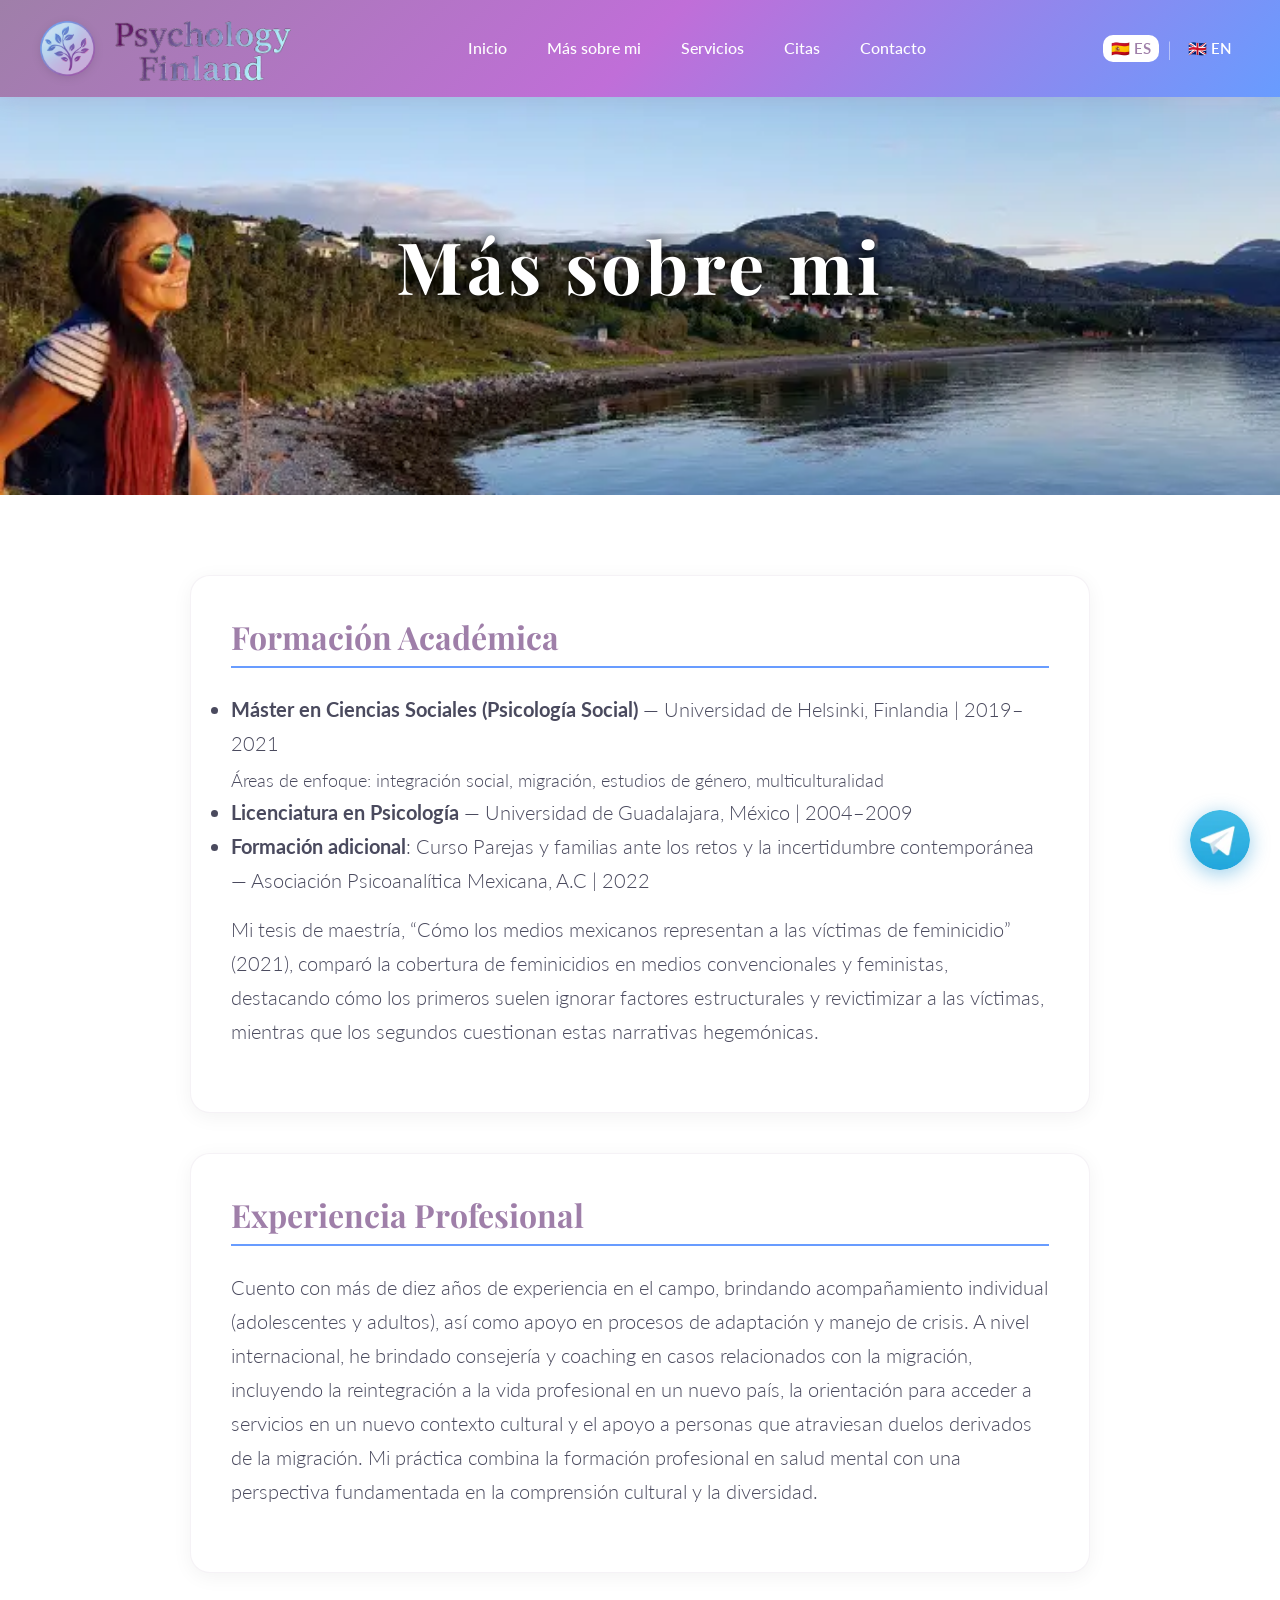
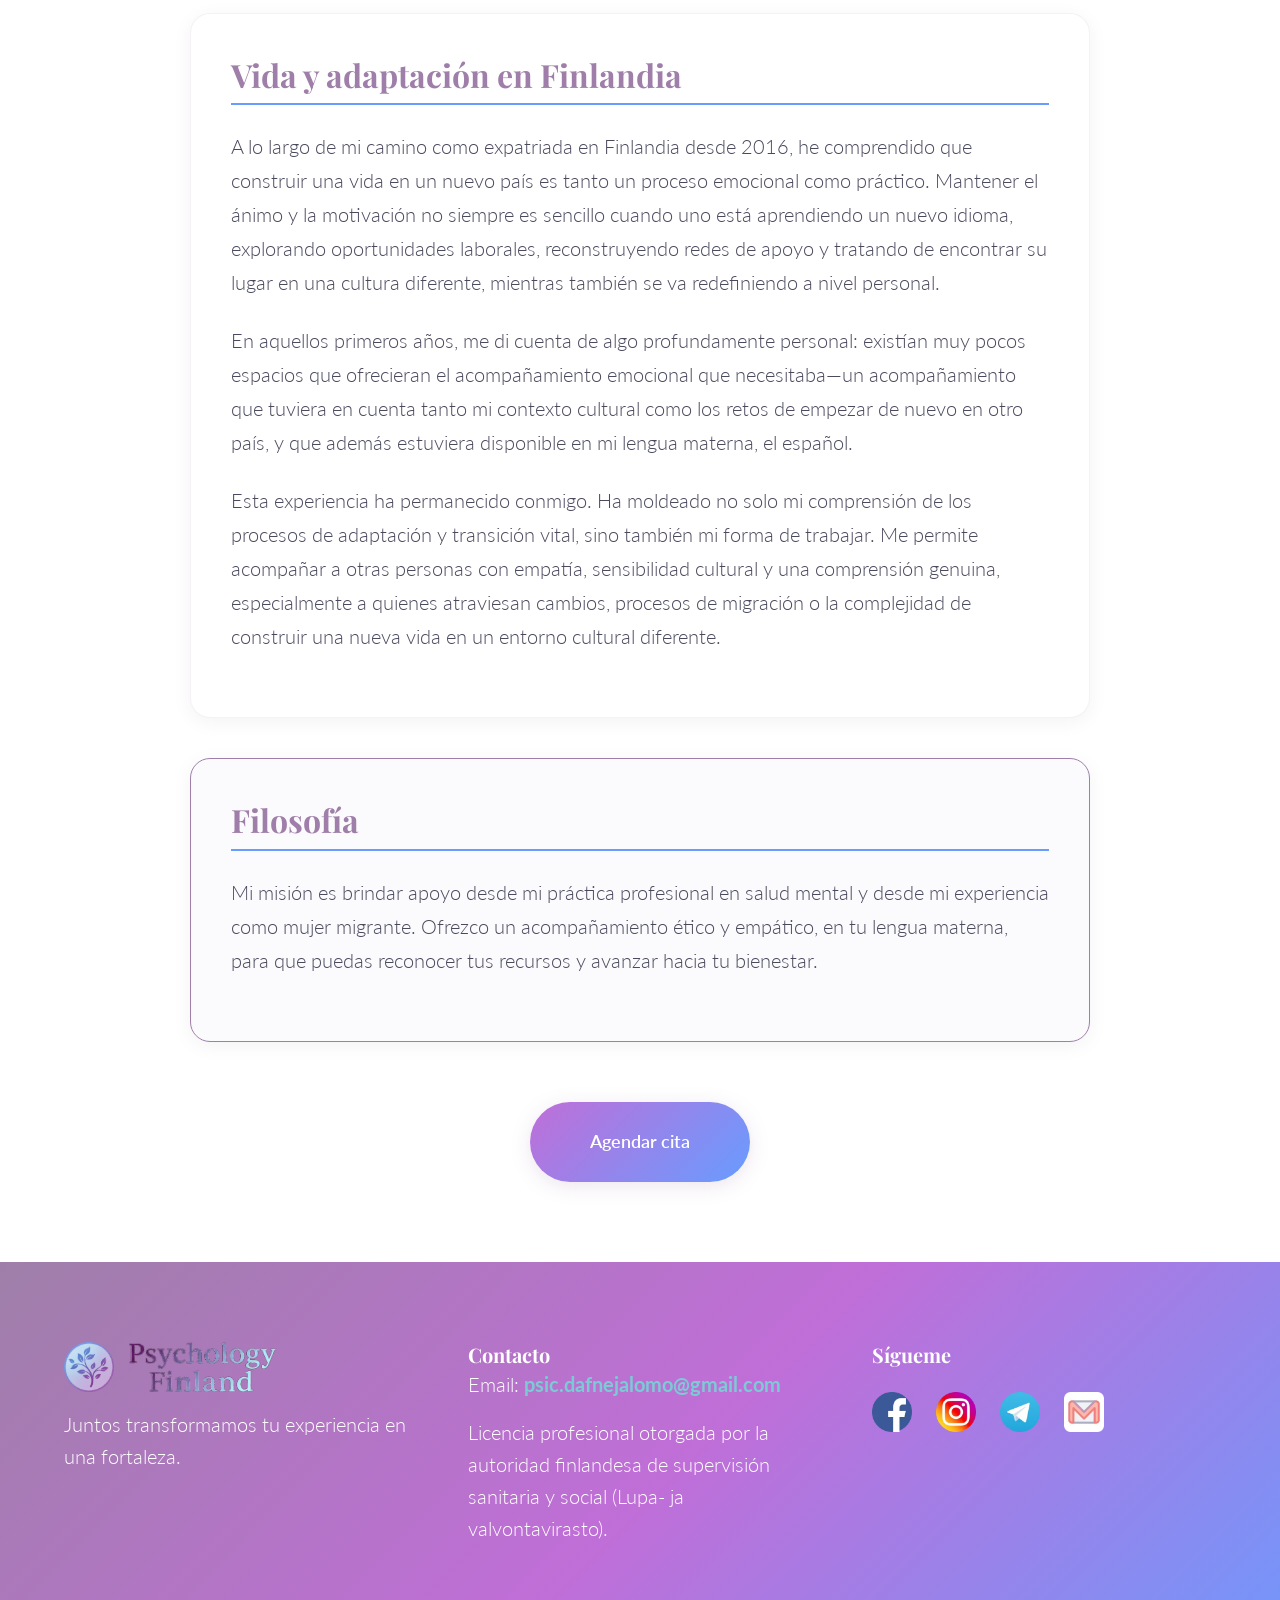
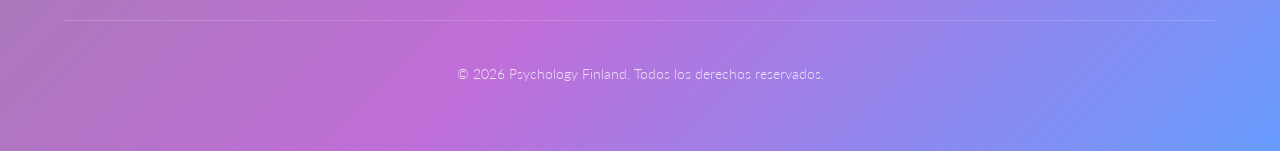
==== about.html @ 2a694413 "Primer commit: Diseño de la web terminado" ====
<!DOCTYPE html>
<html lang="es">

<head>
    <meta charset="UTF-8">
    <meta name="viewport" content="width=device-width, initial-scale=1.0">
    <meta name="description"
        content="Psychology Finland ofrece atención psicológica accesible para migrantes en Finlandia. Servicios en español e inglés.">
    <title>Psychology Finland - Más sobre mi / About me</title>

    <!-- Google Fonts -->
    <link rel="preconnect" href="https://fonts.googleapis.com">
    <link rel="preconnect" href="https://fonts.gstatic.com" crossorigin>
    <link
        href="https://fonts.googleapis.com/css2?family=Playfair+Display:wght@700;900&family=Lato:wght@300;400;700&display=swap"
        rel="stylesheet">

    <link rel="stylesheet" href="css/styles.css?v=3">
    <link rel="icon" type="image/png" sizes="192x192" href="img/logo-symbol-v2.png">
</head>

<body>
    <!-- Header -->
    <header class="header">
        <div class="header-container">
            <a href="index.html" class="logo" style="text-decoration: none;">
                <img src="img/logo-symbol-v2.png" alt="Psychology Finland Logo" class="header-logo-icon">
                <img src="img/logo-text-transparent.png" alt="Psychology Finland" class="header-logo-text">
            </a>
            <nav class="nav" id="mainNav">
                <a href="index.html" data-es="Inicio" data-en="Home">Inicio</a>
                <a href="#" data-es="Más sobre mi" data-en="More about me">Más sobre mi</a>
                <div class="nav-dropdown">
                    <a href="index.html#services" data-es="Servicios" data-en="Services">Servicios</a>
                    <div class="dropdown-menu">
                        <a href="terapia.html" data-es="Terapia" data-en="Therapy">Terapia</a>
                        <a href="consejeria.html" data-es="Consejería en temas migratorios"
                            data-en="Migration Counseling">Consejería en temas migratorios</a>
                    </div>
                </div>
                <a href="citas.html" data-es="Citas" data-en="Appointments">Citas</a>
                <a href="index.html#contact" data-es="Contacto" data-en="Contact">Contacto</a>
            </nav>
            <div class="language-switcher">
                <button class="lang-btn active" data-lang="es">🇪🇸 ES</button>
                <span class="separator">|</span>
                <button class="lang-btn" data-lang="en">🇬🇧 EN</button>
            </div>
            <button class="menu-toggle" id="menuToggle">
                <span></span>
                <span></span>
                <span></span>
            </button>
        </div>
    </header>

    <!-- Hero Section -->
    <section class="hero hero-about">
        <div class="hero-image">
            <img src="img/dafne-conoceme-min.webp" alt="Mujer migrante contemplando su nuevo horizonte" loading="eager">
        </div>
        <div class="hero-content">
            <h1 class="hero-title" data-es="Más sobre mi" data-en="More about me">
                Más sobre mi
            </h1>
        </div>
    </section>

    <!-- About Section -->
    <section class="about" id="about">
        <div class="container">
            <div class="about-grid-cards">
                <!-- Card 1: Formación Académica -->
                <div class="about-card">
                    <h3 class="about-card-title" data-es="Formación Académica" data-en="Academic Background">Formación
                        Académica</h3>

                    <!-- Contenido en Español -->
                    <div class="about-card-content" data-es="visible" data-en="hidden">
                        <ul class="styled-list">
                            <li>
                                <strong>Máster en Ciencias Sociales (Psicología Social)</strong>
                                — Universidad de Helsinki, Finlandia | 2019–2021<br>
                                <span class="detail-text">Áreas de enfoque: integración social, migración, estudios de
                                    género, multiculturalidad</span>
                            </li>
                            <li>
                                <strong>Licenciatura en Psicología</strong>
                                — Universidad de Guadalajara, México | 2004–2009
                            </li>
                            <li>
                                <strong>Formación adicional</strong>:
                                Curso Parejas y familias ante los retos y la incertidumbre contemporánea
                                — Asociación Psicoanalítica Mexicana, A.C | 2022
                            </li>
                        </ul>
                        <p class="thesis-text" style="padding-top: 15px;">
                            Mi tesis de maestría, “Cómo los medios mexicanos representan a las víctimas de feminicidio”
                            (2021),
                            comparó la cobertura de feminicidios en medios convencionales y feministas,
                            destacando cómo los primeros suelen ignorar factores estructurales y revictimizar a las
                            víctimas, mientras que los segundos cuestionan estas narrativas hegemónicas.
                        </p>

                    </div>

                    <!-- Contenido en Inglés -->
                    <div class="about-card-content" data-es="hidden" data-en="visible">
                        <ul class="styled-list">
                            <li>
                                <strong>Master of Social Sciences (Social Psychology)</strong>
                                — University of Helsinki, Finland | 2019–2021<br>
                                <span class="detail-text">Focus areas: social integration, migration, gender studies,
                                    multiculturality</span>
                            </li>
                            <li>
                                <strong>Bachelor of Psychology</strong>
                                — University of Guadalajara, Mexico | 2004–2009
                            </li>
                            <li>
                                <strong>Additional Training</strong>:
                                Course Couples and Families in the Face of Contemporary Challenges and Uncertainty
                                — Mexican Psychoanalytic Association, A.C | 2022
                            </li>
                        </ul>
                        <p class="thesis-text" style="padding-top: 15px;">
                            My master's thesis, "The Portrayals of Femicide Victims in Mexican Media," (2021), compared
                            coverage of femicides in mainstream and feminist media, highlighting how mainstream media
                            often neglects structural influences and revictimizes victims, while feminist sources
                            challenge these hegemonic narratives.
                        </p>
                    </div>
                </div>

                <!-- Card 2: Experiencia Profesional -->
                <div class="about-card">
                    <h3 class="about-card-title" data-es="Experiencia Profesional" data-en="Professional Experience">
                        Experiencia Profesional</h3>

                    <!-- Contenido en Español -->
                    <div class="about-card-content" data-es="visible" data-en="hidden">
                        <p>
                            Cuento con más de diez años de experiencia en el campo, brindando acompañamiento individual
                            (adolescentes y adultos),
                            así como apoyo en procesos de adaptación y manejo de crisis. A nivel internacional, he
                            brindado consejería y coaching
                            en casos relacionados con la migración, incluyendo la reintegración a la vida profesional en
                            un nuevo país, la orientación
                            para acceder a servicios en un nuevo contexto cultural y el apoyo a personas que atraviesan
                            duelos derivados de la migración.
                            Mi práctica combina la formación profesional en salud mental con una perspectiva
                            fundamentada en la comprensión cultural y la diversidad.
                        </p>
                    </div>

                    <!-- Contenido en Inglés -->
                    <div class="about-card-content" data-es="hidden" data-en="visible">
                        <p>
                            I have over ten years of experience in the field, providing individual (adolescents and
                            adults) counseling,
                            as well as support with adaptation processes and crisis management. Internationally, I have
                            provided counseling
                            and coaching for migration-related cases, including restarting their professional life in a
                            new country,
                            navigating services in a new cultural context, and supporting clients through
                            migration-related grief.
                            My practice combines professional training in mental health with a perspective grounded in
                            cultural understanding and diversity.
                        </p>
                    </div>
                </div>

                <!-- Card 3: Vida y adaptación -->
                <div class="about-card">
                    <h3 class="about-card-title" data-es="Vida y adaptación en Finlandia"
                        data-en="Life and Integration in Finland">Vida y adaptación en Finlandia</h3>

                    <!-- Contenido en Español -->
                    <div class="about-card-content" data-es="visible" data-en="hidden">
                        <p>
                            A lo largo de mi camino como expatriada en Finlandia desde 2016,
                            he comprendido que construir una vida en un nuevo país es tanto un
                            proceso emocional como práctico. Mantener el ánimo y la motivación
                            no siempre es sencillo cuando uno está aprendiendo un nuevo idioma,
                            explorando oportunidades laborales, reconstruyendo redes de apoyo y
                            tratando de encontrar su lugar en una cultura diferente, mientras
                            también se va redefiniendo a nivel personal.
                        </p>
                        <p>
                            En aquellos primeros años, me di cuenta de algo profundamente personal:
                            existían muy pocos espacios que ofrecieran el acompañamiento emocional
                            que necesitaba—un acompañamiento que tuviera en cuenta tanto mi contexto
                            cultural como los retos de empezar de nuevo en otro país, y que además
                            estuviera disponible en mi lengua materna, el español.
                        </p>
                        <p>
                            Esta experiencia ha permanecido conmigo. Ha moldeado no solo mi comprensión
                            de los procesos de adaptación y transición vital, sino también mi forma de trabajar.
                            Me permite acompañar a otras personas con empatía, sensibilidad cultural y una comprensión
                            genuina, especialmente a quienes atraviesan cambios, procesos de migración o la complejidad
                            de construir una nueva vida en un entorno cultural diferente.
                        </p>
                    </div>

                    <!-- Contenido en Inglés -->
                    <div class="about-card-content" data-es="hidden" data-en="visible">
                        <p>
                            Living as an expat in Finland since 2016, I have come to understand that building
                            a life in a new country is as much an emotional journey as it is a practical one.
                            Staying motivated and resilient is not always straightforward when you are learning
                            a new language, navigating work opportunities, rebuilding your support network, and
                            trying to find your place in a different culture, all while adjusting to a new sense of
                            self.
                        </p>
                        <p>
                            In those early years, I realized something deeply personal: there were very few spaces
                            offering
                            the kind of emotional support I needed—support that truly considered both my cultural
                            background
                            and the challenges of starting over in a new country, and that was available in my native
                            language.
                        </p>
                        <p>
                            This experience stayed with me. It shaped not only how I understand adaptation and life
                            transitions,
                            but also how I practice today. It allows me to meet others with empathy, cultural
                            sensitivity, and
                            genuine understanding, especially those navigating change, displacement, or the complexity
                            of building
                            a new life in a different cultural context.
                        </p>
                    </div>
                </div>

                <!-- Card 4: Filosofía -->
                <div class="about-card highlight-card">
                    <h3 class="about-card-title" data-es="Filosofía" data-en="Philosophy">Filosofía</h3>

                    <!-- Contenido en Español -->
                    <div class="about-card-content" data-es="visible" data-en="hidden">
                        <p class="philosophy-text">
                            Mi misión es brindar apoyo desde mi práctica profesional en salud mental y desde mi
                            experiencia como mujer migrante. Ofrezco un acompañamiento ético y empático, en tu lengua
                            materna, para que puedas reconocer tus recursos y avanzar hacia tu bienestar.
                        </p>
                    </div>

                    <!-- Contenido en Inglés -->
                    <div class="about-card-content" data-es="hidden" data-en="visible">
                        <p class="philosophy-text">
                            My mission is to offer support through my work as a mental health professional and my
                            personal
                            experience as a migrant, in your native language, connecting with you on an emotional level,
                            helping you recognize your strengths and make meaningful progress toward your well-being.
                        </p>
                    </div>
                </div>
            </div>

            <!-- Botón de llamado a la acción -->
            <div style="text-align: center; margin-top: var(--spacing-xl);">
                <a href="https://psicdafnejalomo.youcanbook.me/" class="cta-button" target="_blank" rel="noopener">
                    <span data-es="Agendar cita" data-en="Make an appointment">Agendar cita</span>
                </a>
            </div>
        </div>
    </section>

    <!-- Footer -->
    <footer class="footer" id="contact">
        <div class="container">
            <div class="footer-grid">
                <div class="footer-column">
                    <div class="footer-brand-container">
                        <img src="img/logo-symbol-v2.png" alt="Psychology Finland Logo" class="footer-logo-icon">
                        <img src="img/logo-text-transparent.png" alt="Psychology Finland" class="footer-logo-text">
                    </div>
                    <p data-es="Juntos transformamos tu experiencia en una fortaleza."
                        data-en="Together we turn your experience into a strength.">
                        Juntos transformamos tu experiencia
                        en una fortaleza. </p>
                </div>

                <div class="footer-column">
                    <h4 data-es="Contacto" data-en="Contact">Contacto</h4>
                    <p>Email: <a href="mailto:psic.dafnejalomo@gmail.com">psic.dafnejalomo@gmail.com</a></p>
                    <p data-es="Licencia profesional otorgada por la autoridad finlandesa de supervisión sanitaria y social (Lupa- ja valvontavirasto)."
                        data-en="Professional license granted by the Finnish supervisory authority for health and social welfare (Lupa- ja valvontavirasto).">
                        Licencia profesional otorgada por la autoridad finlandesa de supervisión sanitaria y social (Lupa- ja valvontavirasto).
                    </p>
                </div>

                <div class="footer-column">
                    <h4 data-es="Sígueme" data-en="Follow Me">Sígueme</h4>
                    <div class="social-icons">
                        <a href="https://www.facebook.com/Psic.Finlandia" aria-label="Facebook" target="_blank">
                            <img src="img/icono-facebook.webp" alt="Facebook">
                        </a>
                        <a href="https://www.instagram.com/psicologaenfinlandia/" aria-label="Instagram"
                            target="_blank">
                            <img src="img/icono-intagram.webp" alt="Instagram">
                        </a>
                        <a href="https://t.me/Dafne_ps" aria-label="Telegram" target="_blank">
                            <img src="img/icono-telegram.webp" alt="Telegram">
                        </a>
                        <a href="mailto:psic.dafnejalomo@gmail.com" aria-label="Email">
                            <img src="img/icono-email.webp" alt="Email">
                        </a>
                    </div>
                </div>
            </div>

            <div class="footer-bottom">
                <p>&copy; 2026 Psychology Finland. <span data-es="Todos los derechos reservados."
                        data-en="All rights reserved.">Todos los derechos reservados.</span></p>
            </div>
        </div>
    </footer>

    <!-- Floating Telegram Button -->
    <a href="https://t.me/Dafne_ps" class="floating-telegram" target="_blank" rel="noopener"
        aria-label="Contact on Telegram">
        <img src="img/icono-telegram.webp" alt="Telegram">
    </a>

    <script src="js/main.js?v=2"></script>
</body>

</html>
---- css/styles.css ----
/* ==========================================
   PSYCHOLOGY FINLAND - MODERN DESIGN SYSTEM
   ========================================== */

/* Reset & Base Styles */
* {
    margin: 0;
    padding: 0;
    box-sizing: border-box;
}

:root {
    /* Migration Transition Color Palette */
    --color-lilac-light: #b695c0;
    --color-lilac-medium: #9f7fa9;
    --color-magenta: #c06ed8;
    --color-purple-dark: #7A4D7E;
    --color-sky-blue: #689cff;
    --color-turquoise: #7dcad7;
    --color-sand: #f5f0f6;
    --color-white: #FFFFFF;
    --color-slate: #4a4a5e;

    /* Typography */
    --font-heading: 'Playfair Display', serif;
    --font-body: 'Lato', sans-serif;

    /* Spacing */
    --spacing-xs: 8px;
    --spacing-sm: 16px;
    --spacing-md: 24px;
    --spacing-lg: 40px;
    --spacing-xl: 60px;
    --spacing-xxl: 80px;

    /* Border Radius */
    --radius-sm: 10px;
    --radius-md: 20px;
    --radius-lg: 30px;
    --radius-full: 9999px;

    /* Shadows - Lilac tones */
    --shadow-sm: 0 2px 10px rgba(159, 127, 169, 0.15);
    --shadow-md: 0 4px 20px rgba(159, 127, 169, 0.2);
    --shadow-lg: 0 8px 30px rgba(159, 127, 169, 0.25);

    /* Transitions */
    --transition: 300ms ease-in-out;
}

html {
    scroll-behavior: smooth;
}

body {
    font-family: var(--font-body);
    font-size: 20px;
    font-weight: 300;
    line-height: 1.8;
    color: var(--color-slate);
    background-color: var(--color-sand);
    overflow-x: hidden;
}

/* Container */
.container {
    max-width: 1200px;
    margin: 0 auto;
    padding: 0 var(--spacing-md);
}

/* Typography */
h1,
h2,
h3,
h4,
h5,
h6 {
    font-family: var(--font-heading);
    line-height: 1.3;
    font-weight: 700;
    color: var(--color-lilac-medium);
}

h1 {
    font-size: clamp(2rem, 5vw, 3rem);
}

h2 {
    font-size: clamp(1.75rem, 4vw, 2.5rem);
}

h3 {
    font-size: clamp(1.25rem, 3vw, 1.75rem);
}

p {
    margin-bottom: var(--spacing-md);
}

a {
    color: var(--color-magenta);
    text-decoration: none;
    transition: color var(--transition);
}

a:hover {
    color: var(--color-sky-blue);
}

/* ==========================================
   HEADER
   ========================================== */
.header {
    position: fixed;
    top: 0;
    left: 0;
    right: 0;
    z-index: 1000;
    background: linear-gradient(135deg,
            var(--color-lilac-medium) 0%,
            var(--color-magenta) 50%,
            var(--color-sky-blue) 100%);
    backdrop-filter: blur(10px);
    box-shadow: var(--shadow-md);
    padding: var(--spacing-sm) var(--spacing-md);
    transition: all var(--transition);
}

.header.scrolled {
    padding: 8px 24px;
    box-shadow: 0 4px 20px rgba(0, 0, 0, 0.12);
}

.header-container {
    max-width: 1200px;
    margin: 0 auto;
    display: flex;
    align-items: center;
    justify-content: space-between;
    gap: var(--spacing-md);
}

.logo {
    display: flex;
    align-items: center;
    gap: 10px;
}

.header-logo-icon {
    height: 55px;
    width: auto;
    object-fit: contain;
    filter: drop-shadow(0 2px 4px rgba(0, 0, 0, 0.1));
    transition: height 0.3s ease;
}

.header-logo-text {
    height: 60px;
    width: auto;
    object-fit: contain;
    margin-left: 10px;
    margin-top: 5px;
}



.footer-brand-container {
    display: flex;
    align-items: center;
    gap: 15px;
    margin-bottom: var(--spacing-sm);
}

.footer-logo-icon {
    height: 50px;
    width: auto;
    object-fit: contain;
}

.footer-logo-text {
    height: 50px;
    width: auto;
    object-fit: contain;
}

.footer-logo-pf {
    height: 60px;
    width: auto;
    margin-bottom: var(--spacing-sm);
    display: block;
}

.logo span {
    font-family: var(--font-heading);
    font-size: 1.5rem;
    font-weight: 400;
    color: var(--color-white);
    letter-spacing: 0.5px;
    text-shadow: 0 2px 4px rgba(0, 0, 0, 0.1);
    white-space: nowrap;
}

.nav {
    display: flex;
    gap: var(--spacing-lg);
}

.nav a {
    font-weight: 500;
    font-size: 1rem;
    color: var(--color-white);
    position: relative;
    padding: var(--spacing-xs) 0;
}

.nav a::after {
    content: '';
    position: absolute;
    bottom: 0;
    left: 0;
    width: 0;
    height: 2px;
    background-color: var(--color-turquoise);
    transition: width var(--transition);
}

.nav a:hover::after {
    width: 100%;
}

.nav-dropdown {
    position: relative;
    display: flex;
    align-items: center;
}

.dropdown-menu {
    display: none;
    position: absolute;
    top: 100%;
    left: 0;
    background-color: var(--color-white);
    min-width: 220px;
    box-shadow: var(--shadow-md);
    border-radius: var(--radius-sm);
    z-index: 1000;
    flex-direction: column;
    padding: var(--spacing-xs) 0;
    margin-top: 5px;
}

.nav-dropdown:hover .dropdown-menu {
    display: flex;
}

.dropdown-menu a {
    color: var(--color-slate) !important;
    padding: 10px 20px !important;
    font-size: 0.95rem;
    display: block;
    width: 100%;
}

.dropdown-menu a:hover {
    background-color: var(--color-sand);
    color: var(--color-magenta) !important;
}

.dropdown-menu a::after {
    display: none;
    /* No underline effect in dropdown */
}

.language-switcher {
    display: flex;
    align-items: center;
    gap: var(--spacing-xs);
}

.lang-btn {
    background: none;
    border: none;
    font-family: var(--font-body);
    font-size: 0.95rem;
    font-weight: 600;
    color: var(--color-white);
    cursor: pointer;
    padding: 4px 8px;
    border-radius: var(--radius-sm);
    transition: all var(--transition);
}

.lang-btn.active {
    color: var(--color-lilac-medium);
    background-color: var(--color-white);
}

.lang-btn:hover:not(.active) {
    background-color: rgba(255, 255, 255, 0.15);
}

.separator {
    color: var(--color-white);
    opacity: 0.6;
}

.menu-toggle {
    display: none;
    flex-direction: column;
    gap: 5px;
    background: none;
    border: none;
    cursor: pointer;
    padding: var(--spacing-xs);
}

.menu-toggle span {
    width: 25px;
    height: 2px;
    background-color: var(--color-white);
    transition: all var(--transition);
}

/* ==========================================
   HERO SECTION
   ========================================== */
.hero {
    position: relative;
    min-height: 65vh;
    display: flex;
    align-items: center;
    justify-content: center;
    padding: var(--spacing-xxl) var(--spacing-md);
    padding-top: calc(var(--spacing-xxl) + 60px);
    overflow: hidden;
}

.hero-image {
    position: absolute;
    top: 0;
    left: 0;
    width: 100%;
    height: 100%;
    z-index: 0;
}

.hero-image::after {
    content: '';
    position: absolute;
    top: 0;
    left: 0;
    width: 100%;
    height: 100%;
    background: transparent;
}

.hero-image img {
    width: 100%;
    height: 100%;
    object-fit: cover;
    object-position: center;
}

.hero-image video {
    width: 100%;
    height: 100%;
    object-fit: cover;
    object-position: center;
}

.hero-about {
    min-height: 55vh;
}

.hero-about .hero-image img {
    object-position: left 45%;
}

.hero-content {
    position: relative;
    z-index: 1;
    max-width: 800px;
    text-align: center;
    padding: var(--spacing-xl);
    background: transparent;
    border-radius: var(--radius-md);
}

.hero-title {
    font-family: var(--font-heading);
    font-size: clamp(2.5rem, 8vw, 4.5rem);
    font-weight: 700;
    letter-spacing: 0.05em;
    line-height: 1.1;
    margin-bottom: var(--spacing-md);
    color: var(--color-white);
    text-shadow:
        0 2px 10px rgba(0, 0, 0, 0.8),
        0 4px 20px rgba(0, 0, 0, 0.6),
        0 8px 40px rgba(0, 0, 0, 0.4);
}

.hero-subtitle {
    font-size: 1.25rem;
    font-weight: 700;
    letter-spacing: 0.02em;
    margin-bottom: var(--spacing-lg);
    color: var(--color-white);
    line-height: 1.7;
    text-shadow:
        0 2px 8px rgba(0, 0, 0, 0.8),
        0 4px 16px rgba(0, 0, 0, 0.5);
}

/* Page Hero (clean without image, using theme gradient) */
.hero-clean {
    min-height: 40vh;
    background: linear-gradient(135deg, var(--color-lilac-medium) 0%, var(--color-magenta) 50%, var(--color-sky-blue) 100%);
    display: flex;
    align-items: center;
    justify-content: center;
    padding-top: 80px;
    /* Offset for fixed header */
    text-align: center;
}

.hero-therapy {
    background: linear-gradient(rgba(159, 127, 169, 0.4), rgba(182, 149, 192, 0.5)), url('../img/balsa 2 dafne.webp');
    background-size: cover;
    background-position: center;
    background-repeat: no-repeat;
    min-height: 55vh;
}

.hero-counseling {
    background: linear-gradient(rgba(159, 127, 169, 0.4), rgba(182, 149, 192, 0.5)), url('../img/heroconsuling.png');
    background-size: cover;
    background-position: center 15%;
    background-repeat: no-repeat;
    min-height: 55vh;
}

.hero-clean .hero-content {
    background: transparent;
    padding: var(--spacing-lg);
}

.hero-clean .hero-title {
    text-shadow: 0 2px 10px rgba(0, 0, 0, 0.2);
    margin-bottom: 0;
}

.hero-therapy .hero-title,
.hero-counseling .hero-title {
    text-shadow: 0 4px 20px rgba(0, 0, 0, 0.6);
}

/* Readable Text Page Content */
.page-content {
    padding: var(--spacing-xxl) var(--spacing-md);
    background-color: var(--color-white);
}

.text-container {
    max-width: 800px;
    margin: 0 auto;
    font-size: 1.15rem;
    line-height: 1.9;
    color: var(--color-slate);
}

.text-container p {
    margin-bottom: var(--spacing-lg);
}

.text-container h2 {
    margin-top: var(--spacing-xl);
    margin-bottom: var(--spacing-md);
    color: var(--color-purple-dark);
}

.text-container h3 {
    margin-top: var(--spacing-lg);
    margin-bottom: var(--spacing-sm);
    color: var(--color-magenta);
}


.cta-button {
    display: inline-block;
    padding: var(--spacing-md) var(--spacing-xl);
    background: linear-gradient(135deg, var(--color-magenta) 0%, var(--color-sky-blue) 100%);
    color: var(--color-white);
    font-family: var(--font-body);
    font-size: 1.1rem;
    font-weight: 600;
    border-radius: var(--radius-full);
    box-shadow: var(--shadow-md);
    transition: all var(--transition);
    border: none;
}

.cta-button:hover {
    background: linear-gradient(135deg, var(--color-sky-blue) 0%, var(--color-turquoise) 100%);
    transform: translateY(-3px);
    box-shadow: var(--shadow-lg);
    color: var(--color-white);
}

.cta-button:active {
    transform: translateY(-1px);
}

/* ==========================================
   ABOUT SECTION
   ========================================== */
.about {
    padding: var(--spacing-xxl) var(--spacing-md);
    background-color: var(--color-white);
}

.section-title {
    font-family: var(--font-heading);
    font-size: clamp(2rem, 5vw, 2.75rem);
    font-weight: 700;
    color: var(--color-purple-dark);
    margin-bottom: var(--spacing-lg);
    line-height: 1.2;
}

.section-title.centered {
    text-align: center;
    margin-bottom: var(--spacing-xl);
}


.about-grid {
    display: grid;
    grid-template-columns: 1fr 2fr;
    gap: var(--spacing-xl);
    align-items: start;
}

.about-image-wrapper {
    position: sticky;
    top: 100px;
}

.about-image {
    width: 100%;
    max-width: 350px;
    border-radius: var(--radius-md);
    box-shadow: 0 6px 25px rgba(192, 110, 216, 0.25);
    transition: transform var(--transition);
}

.about-image:hover {
    transform: scale(1.02);
}

.about-cta-container {
    width: 100%;
    text-align: center;
    margin-top: var(--spacing-xl);
    padding-top: var(--spacing-lg);
    display: block;
}

/* ==========================================
   ABOUT CARDS GRID
   ========================================== */
.about-grid-cards {
    display: grid;
    grid-template-columns: 1fr;
    gap: var(--spacing-lg);
    margin-bottom: var(--spacing-xl);
    max-width: 900px;
    margin-left: auto;
    margin-right: auto;
}

.about-card {
    background-color: var(--color-white);
    border-radius: var(--radius-md);
    box-shadow: 0 4px 20px rgba(0, 0, 0, 0.05);
    /* Soft, static shadow */
    padding: var(--spacing-lg);
    border: 1px solid rgba(159, 127, 169, 0.1);
    transition: transform 0.3s ease;
    /* Subtle hover lift only */
    height: 100%;
    /* Equal height cards */
    display: flex;
    flex-direction: column;
}

.about-card:hover {
    transform: translateY(-5px);
    box-shadow: 0 8px 25px rgba(0, 0, 0, 0.08);
}

.about-card-title {
    font-family: var(--font-heading);
    color: var(--color-lilac-medium);
    margin-bottom: var(--spacing-md);
    border-bottom: 2px solid var(--color-sky-blue);
    padding-bottom: var(--spacing-xs);
    font-size: 2rem;
}

.about-card-content {
    color: var(--color-slate);
    line-height: 1.7;
    flex-grow: 1;
}

/* Full width card for specific sections */
.about-card.full-width {
    grid-column: 1 / -1;
}

/* Highlight card style */
.highlight-card {
    background-color: rgba(182, 149, 192, 0.05);
    border-color: var(--color-lilac-medium);
}

.two-columns {
    display: grid;
    grid-template-columns: 1fr 1fr;
    gap: var(--spacing-md);
}

.detail-text {
    display: block;
    font-size: 0.9em;
    color: var(--color-text-light);
    margin-top: 5px;
}

.excerpt-text {
    font-size: 0.95em;
    font-style: italic;
    background: #f9f9f9;
    padding: var(--spacing-sm);
    border-radius: var(--radius-sm);
    margin-top: var(--spacing-md);
}

/* Mobile responsiveness */
@media (max-width: 768px) {
    .two-columns {
        grid-template-columns: 1fr;
    }

    .about-card.full-width {
        grid-column: auto;
    }

    .about-card-title {
        font-size: 1.25rem;
    }
}

/* ==========================================
   SERVICES SECTION
   ========================================== */
.services {
    padding: var(--spacing-xxl) var(--spacing-md);
    background-color: var(--color-sand);
}

.services-grid {
    display: grid;
    grid-template-columns: repeat(auto-fit, minmax(300px, 1fr));
    gap: var(--spacing-lg);
    margin-top: var(--spacing-xl);
}

.service-card {
    background-color: var(--color-white);
    border-radius: var(--radius-md);
    overflow: hidden;
    box-shadow: 0 3px 15px rgba(182, 149, 192, 0.18);
    transition: all var(--transition);
    border: 3px solid transparent;
}

.service-card:hover {
    transform: translateY(-10px);
    box-shadow: 0 10px 40px rgba(192, 110, 216, 0.3);
    border-color: var(--color-turquoise);
}

.service-image {
    width: 100%;
    height: 250px;
    overflow: hidden;
}

.service-image img {
    width: 100%;
    height: 100%;
    object-fit: cover;
    transition: transform var(--transition);
}

.service-card:hover .service-image img {
    transform: scale(1.1);
}

.service-content {
    padding: var(--spacing-lg);
}

.service-content h3 {
    margin-bottom: var(--spacing-md);
    color: var(--color-magenta);
}

.service-content p {
    color: var(--color-slate);
    margin-bottom: 0;
}

.service-btn {
    margin-top: var(--spacing-md);
    width: 100%;
    text-align: center;
}

.service-btn {
    margin-top: var(--spacing-md);
    width: 100%;
    text-align: center;
    padding: 12px 10px;
    /* Ensure text doesn't get cut off */
    white-space: normal;
    overflow: visible;
    line-height: 1.2;
}

@media (max-width: 480px) {
    .service-content {
        padding: var(--spacing-md);
        /* Give more space for content */
    }

    .service-btn {
        font-size: 0.95rem;
        padding: 10px 5px;
    }
}

/* ==========================================
   CONTACT SECTION
   ========================================== */
.contact {
    padding: var(--spacing-xxl) 0;
    background-color: var(--color-light);
}

.contact-intro {
    text-align: center;
    max-width: 800px;
    margin: 0 auto var(--spacing-xl);
}

.contact-intro p {
    font-size: 1.1rem;
    color: var(--color-slate);
}

.contact-form-container {
    max-width: 600px;
    margin: 0 auto;
    background: var(--color-white);
    padding: var(--spacing-xl);
    border-radius: var(--radius-lg);
    box-shadow: var(--shadow-md);
}

.contact-form .form-group {
    margin-bottom: var(--spacing-md);
}

.contact-form label {
    display: block;
    margin-bottom: 8px;
    font-weight: 500;
    color: var(--color-dark);
    font-family: var(--font-heading);
}

.contact-form input,
.contact-form textarea {
    width: 100%;
    padding: 12px;
    border: 1px solid #e2e8f0;
    border-radius: var(--radius-md);
    font-family: var(--font-body);
    font-size: 1rem;
    transition: border-color 0.3s ease, box-shadow 0.3s ease;
}

.contact-form input:focus,
.contact-form textarea:focus {
    outline: none;
    border-color: var(--color-primary);
    box-shadow: 0 0 0 3px rgba(139, 92, 246, 0.1);
}

.contact-form .submit-btn {
    width: 100%;
    margin-top: var(--spacing-md);
    border: none;
    cursor: pointer;
    font-size: 1rem;
}

/* ==========================================
   FOOTER
   ========================================== */
.footer {
    background: linear-gradient(135deg,
            var(--color-lilac-medium) 0%,
            var(--color-magenta) 50%,
            var(--color-sky-blue) 100%);
    color: var(--color-white);
    padding: var(--spacing-xxl) var(--spacing-md) var(--spacing-lg);
}

.footer-grid {
    display: grid;
    grid-template-columns: repeat(auto-fit, minmax(250px, 1fr));
    gap: var(--spacing-xl);
    margin-bottom: var(--spacing-xl);
}

.footer-column h4 {
    color: var(--white);
    margin-bottom: 0;
    font-size: 1.25rem;
}

.footer-column p {
    margin-bottom: var(--spacing-sm);
    line-height: 1.6;
}

.footer-column a {
    color: var(--color-turquoise);
    font-weight: 700;
    transition: color var(--transition);
}

.footer-column a:hover {
    color: var(--white);
}

.social-icons {
    display: flex;
    gap: var(--spacing-md);
    margin-top: var(--spacing-md);
}

.social-icons a {
    transition: transform var(--transition);
}

.social-icons a:hover {
    transform: translateY(-5px);
}

.social-icons img {
    width: 40px;
    height: 40px;
    transition: filter var(--transition);
}


.footer-bottom {
    text-align: center;
    padding-top: var(--spacing-lg);
    border-top: 1px solid rgba(255, 255, 255, 0.2);
    font-size: 0.9rem;
    opacity: 0.8;
}

/* ==========================================
   RESPONSIVE DESIGN
   ========================================== */

/* Tablet */
@media (max-width: 1024px) {
    .about-grid {
        grid-template-columns: 1fr;
        gap: var(--spacing-lg);
    }

    .about-image-wrapper {
        position: static;
        text-align: center;
    }

    .about-image {
        max-width: 300px;
    }
}

/* Mobile */
@media (max-width: 768px) {
    .nav {
        position: fixed;
        top: 70px;
        right: -100%;
        width: 250px;
        height: calc(100vh - 70px);
        background: linear-gradient(135deg,
                var(--color-lilac-medium) 0%,
                var(--color-magenta) 50%,
                var(--color-sky-blue) 100%);
        backdrop-filter: blur(10px);
        flex-direction: column;
        padding: var(--spacing-lg);
        box-shadow: var(--shadow-lg);
        transition: right var(--transition);
        gap: var(--spacing-md);
        overflow-y: auto;
    }

    .nav.active {
        right: 0;
    }

    .nav-dropdown {
        flex-direction: column;
        align-items: flex-start;
        width: 100%;
    }

    .dropdown-menu {
        position: static;
        display: none;
        box-shadow: none;
        background-color: rgba(255, 255, 255, 0.1);
        padding: 5px 0;
        margin-top: 10px;
        width: 100%;
        min-width: unset;
        border-radius: var(--radius-sm);
    }

    .nav-dropdown:hover .dropdown-menu,
    .nav-dropdown:active .dropdown-menu,
    .nav-dropdown:focus-within .dropdown-menu {
        display: flex;
    }

    .dropdown-menu a {
        color: var(--color-white) !important;
        padding: 10px 15px !important;
        font-size: 0.95rem;
    }

    .dropdown-menu a:hover {
        background-color: rgba(255, 255, 255, 0.2);
    }

    .menu-toggle {
        display: flex;
    }

    .menu-toggle.active span:nth-child(1) {
        transform: rotate(45deg) translate(7px, 7px);
    }

    .menu-toggle.active span:nth-child(2) {
        opacity: 0;
    }

    .menu-toggle.active span:nth-child(3) {
        transform: rotate(-45deg) translate(7px, -7px);
    }

    .hero {
        min-height: 90vh;
        padding: var(--spacing-xl) var(--spacing-md);
    }

    .hero-content {
        padding: var(--spacing-lg);
    }

    .hero-subtitle {
        font-size: 1.1rem;
    }

    .hero-about {
        align-items: flex-start;
        padding-top: 120px;
    }

    .services-grid {
        grid-template-columns: 1fr;
    }

    .footer-grid {
        grid-template-columns: 1fr;
        gap: var(--spacing-lg);
    }
}

@media (max-width: 480px) {
    :root {
        --spacing-xl: 40px;
        --spacing-xxl: 60px;
    }

    p,
    li {
        font-size: 18px;
        line-height: 1.6;
    }

    .header-container {
        gap: var(--spacing-sm);
    }

    .header-logo-text {
        display: block;
        height: 28px;
        margin-left: 8px;
        margin-top: 3px;
    }



    .header-logo-icon {
        height: 45px;
    }

    .logo {
        gap: 8px;
    }

    .logo span {
        font-size: 1.2rem;
    }

    .hero-content {
        padding: var(--spacing-md);
    }

    .cta-button {
        padding: var(--spacing-md) var(--spacing-lg);
        font-size: 1rem;
    }
}

/* ==========================================
   UTILITY CLASSES
   ========================================== */
[data-es="hidden"],
[data-en="hidden"] {
    display: none;
}

/* ==========================================
   FLOATING TELEGRAM BUTTON
   ========================================== */
.floating-telegram {
    position: fixed;
    bottom: 30px;
    right: 30px;
    z-index: 999;
    width: 60px;
    height: 60px;
    border-radius: 50%;
    /* background: linear-gradient(135deg, #0088cc, #229ED9); Removed to avoid double blue margin */
    box-shadow: 0 4px 20px rgba(0, 136, 204, 0.4);
    display: flex;
    align-items: center;
    justify-content: center;
    transition: all 0.3s ease;
}

.floating-telegram:hover {
    transform: translateY(-5px) scale(1.1);
    box-shadow: 0 6px 30px rgba(0, 136, 204, 0.6);
}

.floating-telegram img {
    width: 100%;
    height: 100%;
    object-fit: cover;
    border-radius: 50%;
}

@media (max-width: 768px) {
    .floating-telegram {
        bottom: 20px;
        right: 20px;
        width: 50px;
        height: 50px;
    }

    .floating-telegram img {
        width: 100%;
        height: 100%;
    }
}

/* Smooth animations */
@keyframes fadeIn {
    from {
        opacity: 0;
        transform: translateY(20px);
    }

    to {
        opacity: 1;
        transform: translateY(0);
    }
}

.fade-in {
    animation: fadeIn 0.6s ease-out;
}

/* Focus styles for accessibility */
button:focus,
a:focus {
    outline: 1px solid var(--color-sky-blue);
    outline-offset: 1px;
}

/* Print styles */
@media print {

    .header,
    .footer,
    .cta-button {
        display: none;
    }
}

/* Espaciado para la página de terapia */
.therapy-detail-page {
    padding: 80px 0;
    /* 80px arriba y abajo, 0 a los lados */
}

/* Ajuste opcional para móviles */
@media (max-width: 768px) {
    .therapy-detail-page {
        padding: 40px 0;
    }
}

/* ==========================================
   HELP SECTIONS (THERAPY & COUNSELING)
   ========================================== */
.therapy-help-section {
    background: linear-gradient(rgba(74, 74, 94, 0.65), rgba(74, 74, 94, 0.65)), url('../img/ayuda-terapia.png');
    background-size: cover;
    background-position: center;
    background-attachment: fixed;
    padding: var(--spacing-xxl) var(--spacing-md);
    color: var(--color-white);
    text-shadow: 0 2px 4px rgba(0,0,0,0.5);
}

.counseling-help-section {
    background: linear-gradient(rgba(74, 74, 94, 0.65), rgba(74, 74, 94, 0.65)), url('../img/ayuda-consejeria.jpg');
    background-size: cover;
    background-position: center;
    background-attachment: fixed;
    padding: var(--spacing-xxl) var(--spacing-md);
    color: var(--color-white);
    text-shadow: 0 2px 4px rgba(0,0,0,0.5);
}

/* Fix background image zoom on mobile devices */
@media (max-width: 768px) {
    .therapy-help-section,
    .counseling-help-section {
        background-attachment: scroll;
        background-position: center top;
        padding: var(--spacing-xl) var(--spacing-md);
    }
}
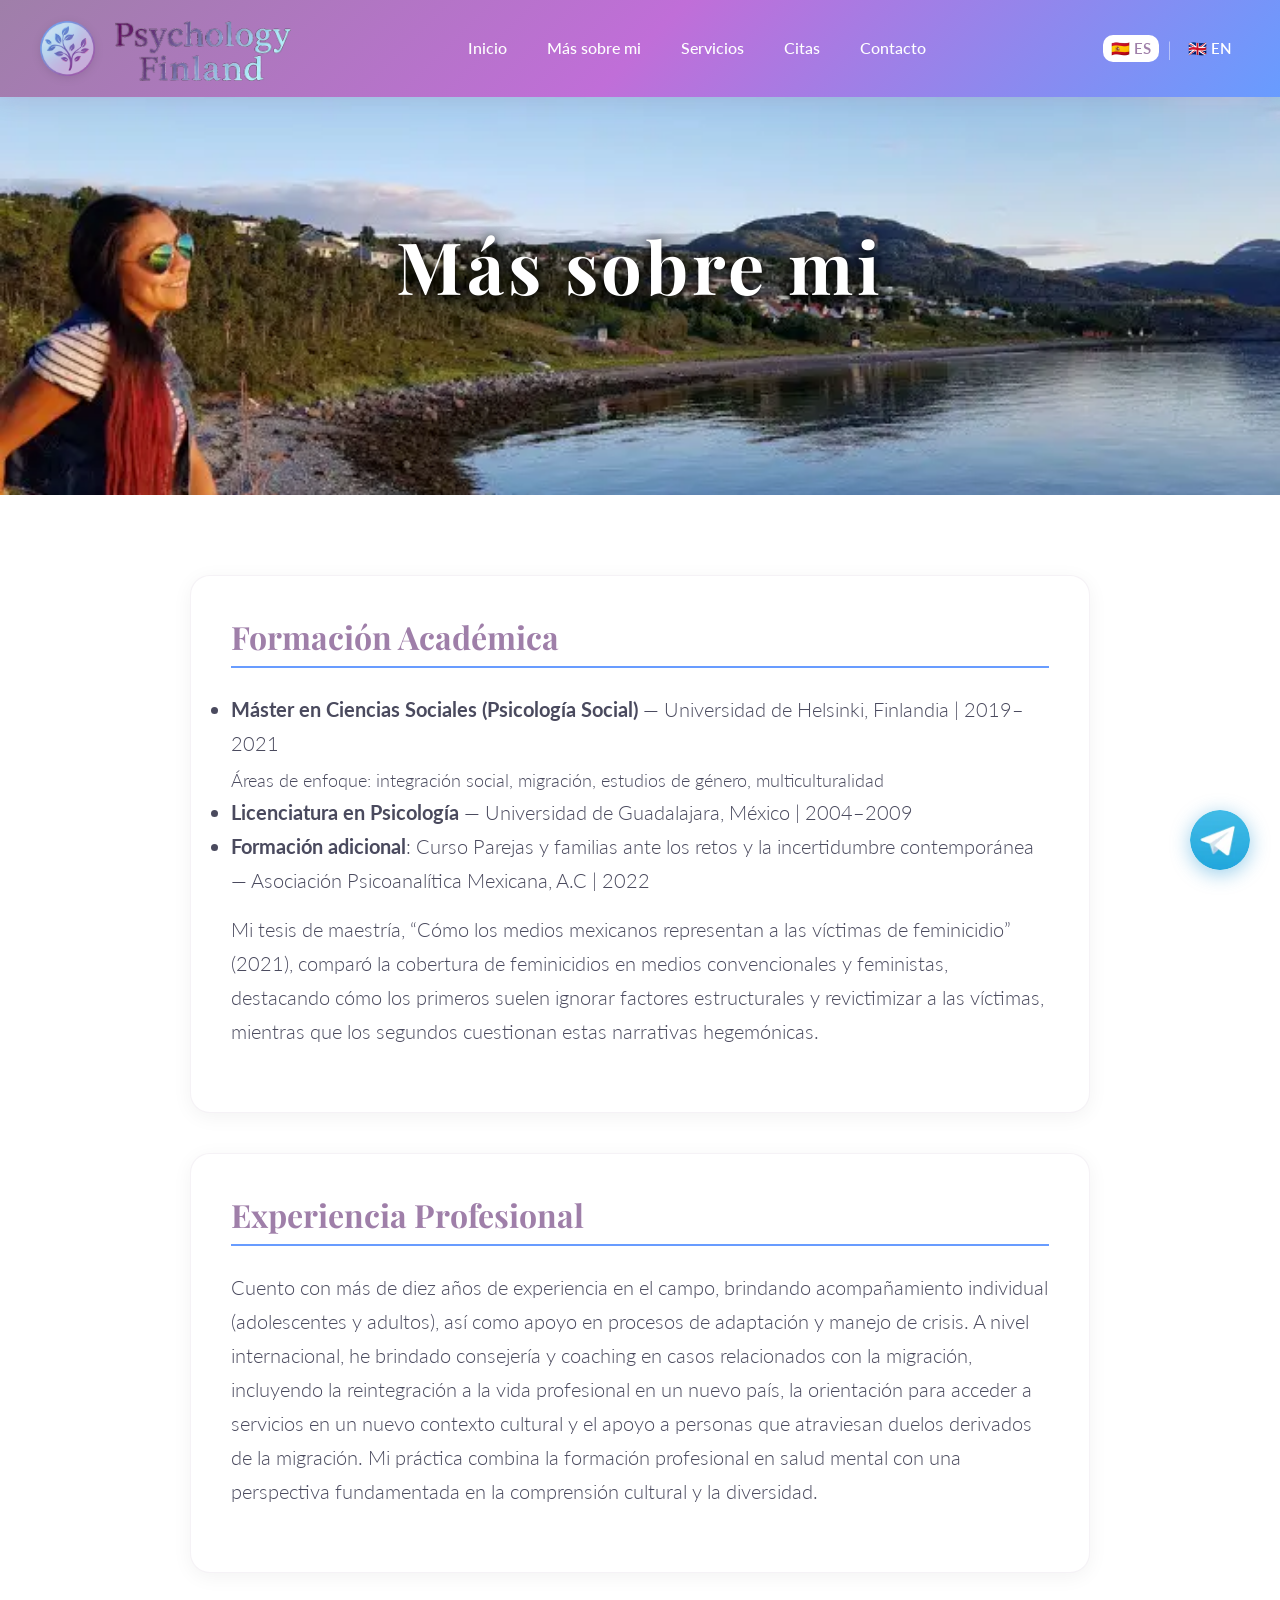
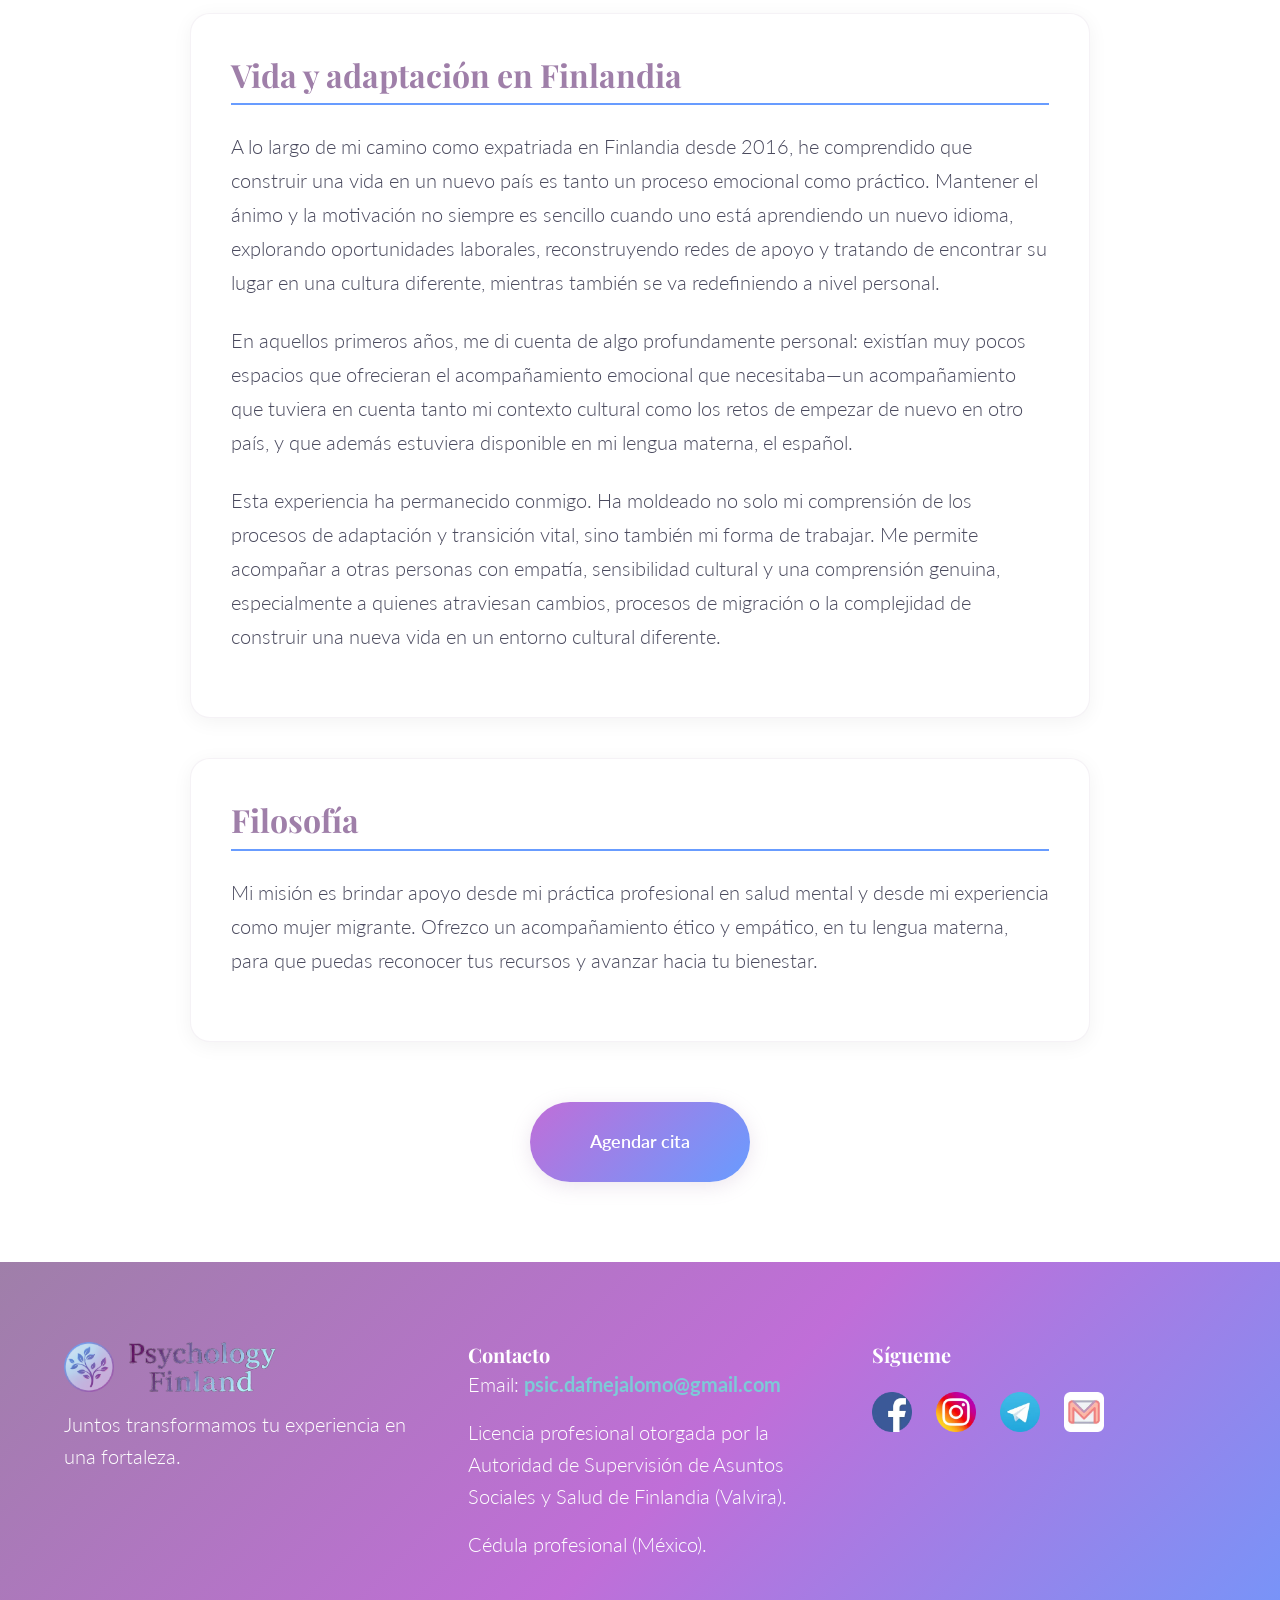
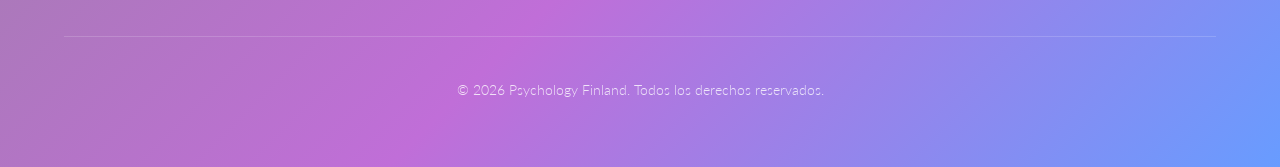
==== commit ce1836de: "Agregado Schema Markup para optimización SEO local" ====
--- a/about.html
+++ b/about.html
@@ -31,7 +31,7 @@
                 <a href="index.html" data-es="Inicio" data-en="Home">Inicio</a>
                 <a href="#" data-es="Más sobre mi" data-en="More about me">Más sobre mi</a>
                 <div class="nav-dropdown">
-                    <a href="index.html#services" data-es="Servicios" data-en="Services">Servicios</a>
+                    <a href="javascript:void(0)" data-es="Servicios" data-en="Services">Servicios</a>
                     <div class="dropdown-menu">
                         <a href="terapia.html" data-es="Terapia" data-en="Therapy">Terapia</a>
                         <a href="consejeria.html" data-es="Consejería en temas migratorios"
@@ -233,12 +233,12 @@
                 </div>
 
                 <!-- Card 4: Filosofía -->
-                <div class="about-card highlight-card">
+                <div class="about-card">
                     <h3 class="about-card-title" data-es="Filosofía" data-en="Philosophy">Filosofía</h3>
 
                     <!-- Contenido en Español -->
                     <div class="about-card-content" data-es="visible" data-en="hidden">
-                        <p class="philosophy-text">
+                        <p>
                             Mi misión es brindar apoyo desde mi práctica profesional en salud mental y desde mi
                             experiencia como mujer migrante. Ofrezco un acompañamiento ético y empático, en tu lengua
                             materna, para que puedas reconocer tus recursos y avanzar hacia tu bienestar.
@@ -247,7 +247,7 @@
 
                     <!-- Contenido en Inglés -->
                     <div class="about-card-content" data-es="hidden" data-en="visible">
-                        <p class="philosophy-text">
+                        <p>
                             My mission is to offer support through my work as a mental health professional and my
                             personal
                             experience as a migrant, in your native language, connecting with you on an emotional level,
@@ -284,9 +284,13 @@
                 <div class="footer-column">
                     <h4 data-es="Contacto" data-en="Contact">Contacto</h4>
                     <p>Email: <a href="mailto:psic.dafnejalomo@gmail.com">psic.dafnejalomo@gmail.com</a></p>
-                    <p data-es="Licencia profesional otorgada por la autoridad finlandesa de supervisión sanitaria y social (Lupa- ja valvontavirasto)."
-                        data-en="Professional license granted by the Finnish supervisory authority for health and social welfare (Lupa- ja valvontavirasto).">
-                        Licencia profesional otorgada por la autoridad finlandesa de supervisión sanitaria y social (Lupa- ja valvontavirasto).
+                    <p data-es="Licencia profesional otorgada por la Autoridad de Supervisión de Asuntos Sociales y Salud de Finlandia (Valvira)."
+                        data-en="Professional license issued by the Finnish Supervisory Authority for Welfare and Health (Valvira).">
+                        Licencia profesional otorgada por la Autoridad de Supervisión de Asuntos Sociales y Salud de Finlandia (Valvira).
+                    </p>
+                    <p data-es="Cédula profesional (México)."
+                        data-en="Professional license certificate (Mexico).">
+                        Cédula profesional (México).
                     </p>
                 </div>
 
--- a/css/styles.css
+++ b/css/styles.css
@@ -248,6 +248,17 @@
     flex-direction: column;
     padding: var(--spacing-xs) 0;
     margin-top: 5px;
+}
+
+/* Invisible bridge to prevent dropdown from disappearing on hover transition */
+.dropdown-menu::before {
+    content: '';
+    position: absolute;
+    top: -15px;
+    left: 0;
+    width: 100%;
+    height: 15px;
+    background: transparent;
 }
 
 .nav-dropdown:hover .dropdown-menu {
@@ -952,6 +963,10 @@
         border-radius: var(--radius-sm);
     }
 
+    .dropdown-menu::before {
+        display: none;
+    }
+
     .nav-dropdown:hover .dropdown-menu,
     .nav-dropdown:active .dropdown-menu,
     .nav-dropdown:focus-within .dropdown-menu {
